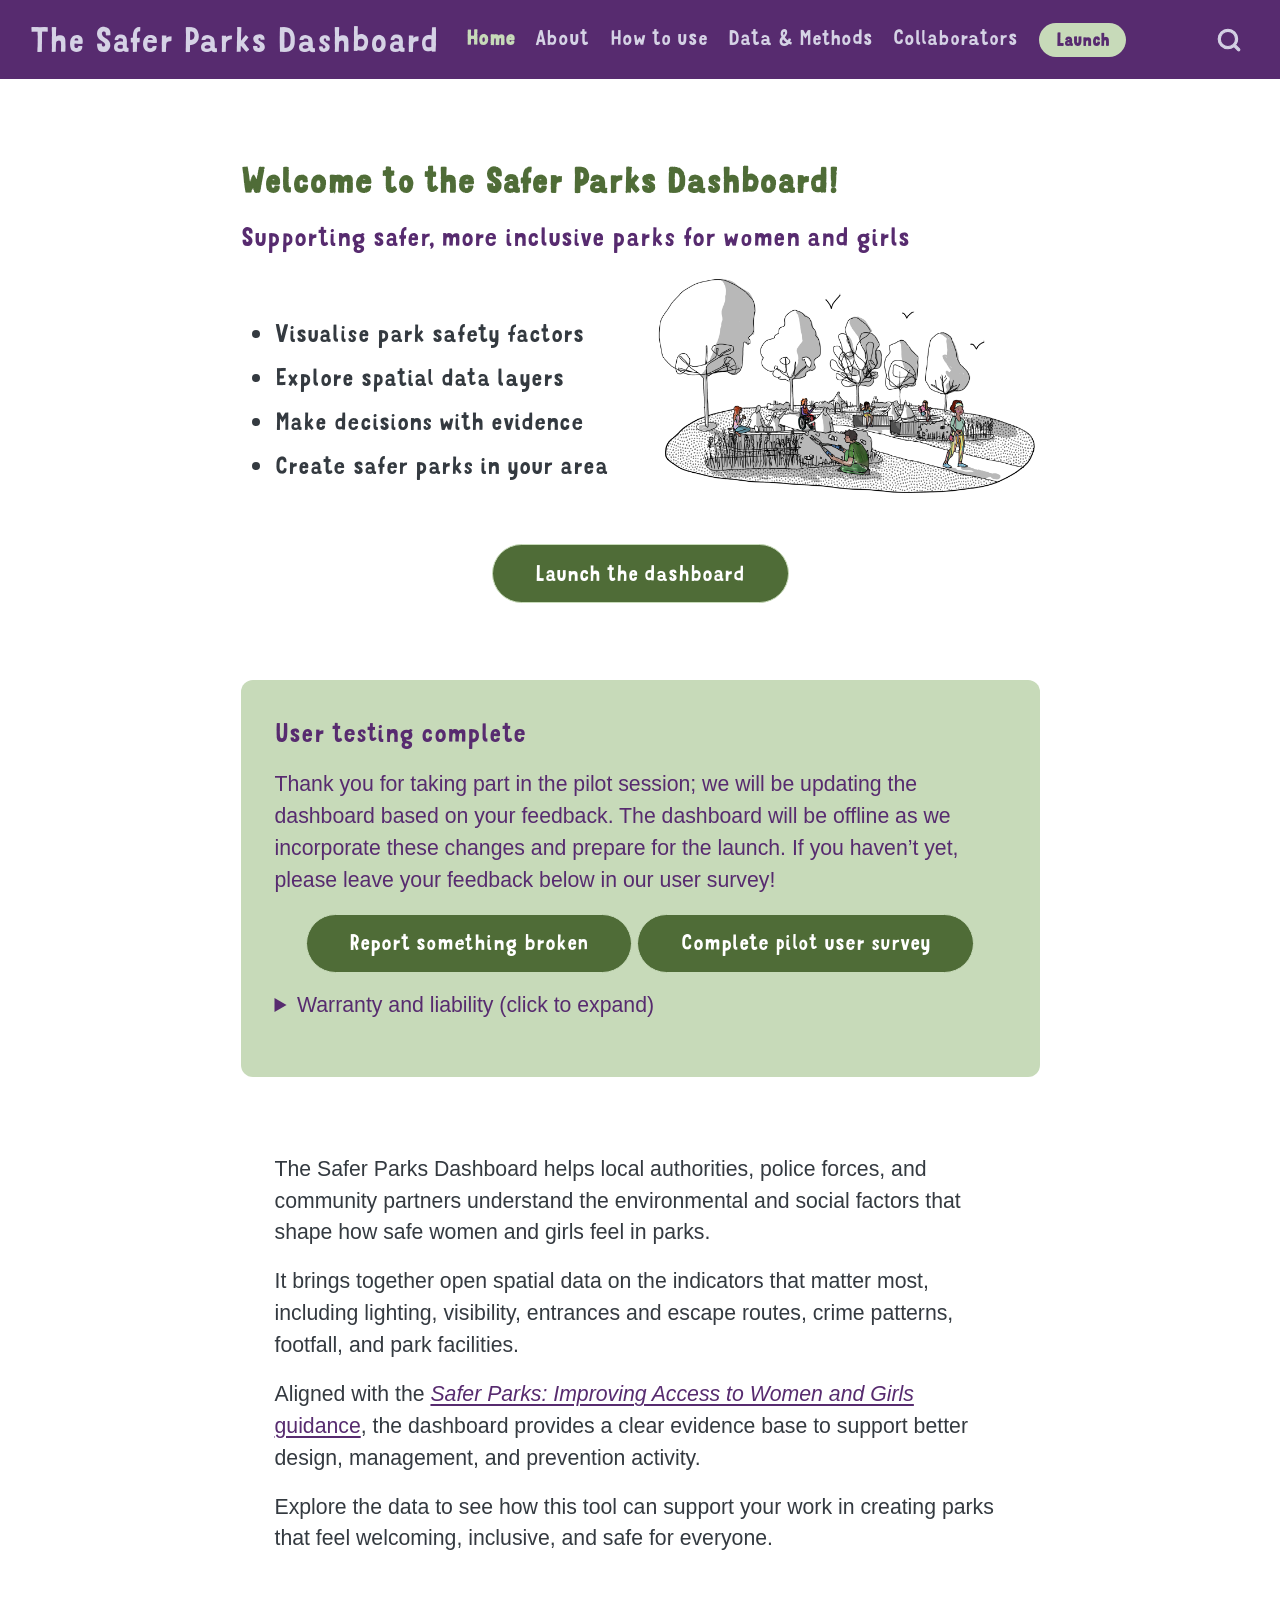
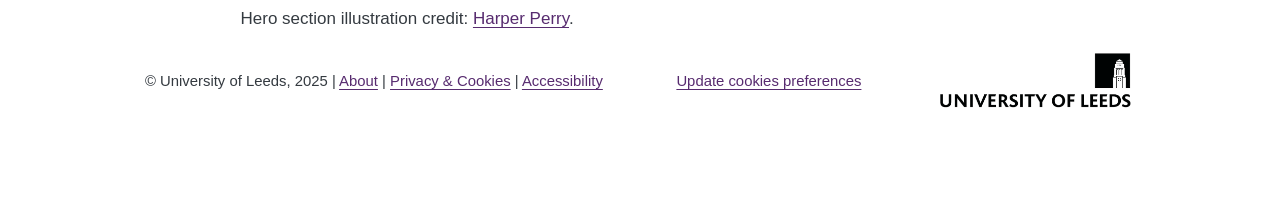
==== index.html @ 5b9e2e7e "Built site for gh-pages" ====
<!DOCTYPE html>
<html xmlns="http://www.w3.org/1999/xhtml" lang="en" xml:lang="en"><head>

<meta charset="utf-8">
<meta name="generator" content="quarto-1.10.18">

<meta name="viewport" content="width=device-width, initial-scale=1.0, user-scalable=yes">


<title>The Safer Parks Dashboard</title>
<style>
/* Default styles provided by pandoc.
** See https://pandoc.org/MANUAL.html#variables-for-html for config info.
*/
span.smallcaps{font-variant: small-caps;}
div.columns{display: flex; gap: 1.5em;}
div.column{flex: auto;}
@media screen {
div.columns{gap: min(4vw, 1.5em);}
div.column{overflow-x: auto;}
}
div.hanging-indent{margin-left: 1.5em; text-indent: -1.5em;}
ul.task-list{list-style: none;}
ul.task-list li input[type="checkbox"] {
  width: 0.8em;
  margin: 0 0.8em 0.2em -1em; /* quarto-specific, see https://github.com/quarto-dev/quarto-cli/issues/4556 */ 
  vertical-align: middle;
}
</style>


<script src="site_libs/quarto-nav/quarto-nav.js"></script>
<script src="site_libs/quarto-nav/headroom.min.js"></script>
<script src="site_libs/clipboard/clipboard.min.js"></script>
<script src="site_libs/quarto-search/autocomplete.umd.js"></script>
<script src="site_libs/quarto-search/fuse.min.js"></script>
<script src="site_libs/quarto-search/quarto-search.js"></script>
<meta name="quarto:offset" content="./">
<link href="./assets/icon-parks4.svg" rel="icon" type="image/svg+xml">
<script src="site_libs/quarto-html/quarto.js" type="module"></script>
<script src="site_libs/quarto-html/tabsets/tabsets.js" type="module"></script>
<script src="site_libs/quarto-html/popper.min.js"></script>
<script src="site_libs/quarto-html/tippy.umd.min.js"></script>
<script src="site_libs/quarto-html/anchor.min.js"></script>
<link href="site_libs/quarto-html/tippy.css" rel="stylesheet">
<link href="site_libs/quarto-html/quarto-syntax-highlighting-64a204ab8560d761af7679ceaba22944.css" rel="stylesheet" id="quarto-text-highlighting-styles">
<script src="site_libs/bootstrap/bootstrap.min.js"></script>
<link href="site_libs/bootstrap/bootstrap-icons.css" rel="stylesheet">
<link href="site_libs/bootstrap/bootstrap-b20ef946ea3afcc837ffa89574272048.min.css" rel="stylesheet" append-hash="true" id="quarto-bootstrap" data-mode="light">
<script id="quarto-search-options" type="application/json">{
  "location": "navbar",
  "copy-button": false,
  "collapse-after": 3,
  "panel-placement": "end",
  "type": "overlay",
  "limit": 50,
  "keyboard-shortcut": [
    "f",
    "/",
    "s"
  ],
  "show-item-context": false,
  "language": {
    "search-no-results-text": "No results",
    "search-matching-documents-text": "matching documents",
    "search-copy-link-title": "Copy link to search",
    "search-hide-matches-text": "Hide additional matches",
    "search-more-match-text": "more match in this document",
    "search-more-matches-text": "more matches in this document",
    "search-clear-button-title": "Clear",
    "search-text-placeholder": "",
    "search-detached-cancel-button-title": "Cancel",
    "search-submit-button-title": "Submit",
    "search-label": "Search"
  }
}</script>


</head>

<body class="nav-fixed fullcontent quarto-light">

<div id="quarto-search-results"></div>
  <header id="quarto-header" class="headroom fixed-top">
    <nav class="navbar navbar-expand-lg " data-bs-theme="dark">
      <div class="navbar-container container-fluid">
      <div class="navbar-brand-container mx-auto">
    <a class="navbar-brand" href="./index.html">
    <span class="navbar-title">The Safer Parks Dashboard</span>
    </a>
  </div>
            <div id="quarto-search" class="" title="Search"></div>
          <button class="navbar-toggler" type="button" data-bs-toggle="collapse" data-bs-target="#navbarCollapse" aria-controls="navbarCollapse" role="menu" aria-expanded="false" aria-label="Toggle navigation" onclick="if (window.quartoToggleHeadroom) { window.quartoToggleHeadroom(); }">
  <span class="navbar-toggler-icon"></span>
</button>
          <div class="collapse navbar-collapse" id="navbarCollapse">
            <ul class="navbar-nav navbar-nav-scroll me-auto">
  <li class="nav-item">
    <a class="nav-link active" href="./index.html" aria-current="page"> 
<span class="menu-text">Home</span></a>
  </li>  
  <li class="nav-item">
    <a class="nav-link" href="./about.html"> 
<span class="menu-text">About</span></a>
  </li>  
  <li class="nav-item">
    <a class="nav-link" href="./guide.html"> 
<span class="menu-text">How to use</span></a>
  </li>  
  <li class="nav-item">
    <a class="nav-link" href="./data.html"> 
<span class="menu-text">Data &amp; Methods</span></a>
  </li>  
  <li class="nav-item">
    <a class="nav-link" href="./partners.html"> 
<span class="menu-text">Collaborators</span></a>
  </li>  
  <li class="nav-item">
    <a class="nav-link" href="./launch.html"> 
<span class="menu-text">Launch</span></a>
  </li>  
</ul>
          </div> <!-- /navcollapse -->
            <div class="quarto-navbar-tools">
</div>
      </div> <!-- /container-fluid -->
    </nav>
</header>
<!-- content -->
<div id="quarto-content" class="quarto-container page-columns page-rows-contents page-layout-article page-navbar">
<!-- sidebar -->
<!-- margin-sidebar -->
    
<!-- main -->
<main class="content page-columns page-full" id="quarto-document-content"><header id="title-block-header" class="quarto-title-block"></header>
<div id="main-content" tabindex="-1"></div>




<section id="welcome-to-the-safer-parks-dashboard" class="level1">
<h1>Welcome to the Safer Parks Dashboard!</h1>
<p><span class="emphasis">Supporting safer, more inclusive parks for women and girls</span></p>
<div class="grid">
<div class="g-col-12 g-col-md-6 align-items-center">
<p><br></p>
<div class="larger-bullets">
<ul>
<li>Visualise park safety factors</li>
<li>Explore spatial data layers</li>
<li>Make decisions with evidence</li>
<li>Create safer parks in your area</li>
</ul>
</div>
</div>
<div class="g-col-12 g-col-md-6 align-items-center">
<div class="quarto-figure quarto-figure-center">
<figure class="figure">
<p><img src="assets/065_Benches copy.png" class="img-fluid quarto-figure quarto-figure-center figure-img" style="width:100.0%"></p>
</figure>
</div>
</div>
</div>
<div class="d-flex justify-content-center">
<p><a href="./launch.html" class="btn btn-primary btn-lg rounded-pill">Launch the dashboard</a></p>
</div>
<p><br></p>
<div class="text-box">
<p><span class="emphasis">User testing complete</span></p>
<p>Thank you for taking part in the pilot session; we will be updating the dashboard based on your feedback. The dashboard will be offline as we incorporate these changes and prepare for the launch. If you haven’t yet, please leave your feedback below in our user survey!</p>
<div class="d-flex justify-content-center">
<p><a href="https://forms.office.com/Pages/ResponsePage.aspx?id=qO3qvR3IzkWGPlIypTW3y7F71Nw9669Pjl45v2S4qgtURTNCQzlWR01UQzNFV0pEVTM2OFlON0RHTS4u" class="btn btn-primary btn-lg rounded-pill">Report something broken</a> <a href="https://forms.office.com/Pages/ResponsePage.aspx?id=qO3qvR3IzkWGPlIypTW3y3CZNq81K0JPjDKGeEpvxNlUMlY4NlI1OTBLVUtHVFFONkpWRUYxOEVYNi4u" class="btn btn-primary btn-lg rounded-pill">Complete pilot user survey</a></p>
</div>
<details>
<summary style="color: #572B6F !important;">
Warranty and liability (click to expand)
</summary>
The software is provided “as is”, without warranty of any kind, express or implied, including but not limited to the warranties of merchantability, fitness for a particular purpose and noninfringement. In no event shall the authors or copyright holders be liable for any claim, damages or other liability, whether in an action of contract, tort or otherwise, arising from, out of or in connection with the software or the use or other dealings in the software.
</details>
</div>
<p><br></p>
<div class="text-box2">
<p>The Safer Parks Dashboard helps local authorities, police forces, and community partners understand the environmental and social factors that shape how safe women and girls feel in parks.</p>
<p>It brings together open spatial data on the indicators that matter most, including lighting, visibility, entrances and escape routes, crime patterns, footfall, and park facilities.</p>
<p>Aligned with the <a href="https://eprints.whiterose.ac.uk/id/eprint/229530/1/250908_Safer%20Parks_PCPI_Single.pdf"><em>Safer Parks: Improving Access to Women and Girls</em> guidance</a>, the dashboard provides a clear evidence base to support better design, management, and prevention activity.</p>
<p>Explore the data to see how this tool can support your work in creating parks that feel welcoming, inclusive, and safe for everyone.</p>
</div>
<p>Hero section illustration credit: <a href="www.harperperry.co.uk">Harper Perry</a>.</p>


</section>

<div class="footer-wrapper column-page">
<p>
<small>© University of Leeds, 2025 | <a href="about.html">About</a> | <a href="privacy.html">Privacy &amp; Cookies</a> | <a href="https://www.leeds.ac.uk/about/doc/accessibility-statement" target="_blank" rel="noopener">Accessibility</a></small>
</p>
<p>
<small><a href="#" id="open_preferences_center">Update cookies preferences</a></small>
</p>
<p>
<small><img src="assets/partners/leeds_uni.png" alt="University of Leeds logo" width="200px"></small>
</p>
</div></main> <!-- /main -->
<script id="quarto-html-after-body" type="application/javascript">
  window.document.addEventListener("DOMContentLoaded", function (event) {
    const icon = "";
    const anchorJS = new window.AnchorJS();
    anchorJS.options = {
      placement: 'right',
      icon: icon
    };
    anchorJS.add('.anchored');
    const isCodeAnnotation = (el) => {
      for (const clz of el.classList) {
        if (clz.startsWith('code-annotation-')) {                     
          return true;
        }
      }
      return false;
    }
    const onCopySuccess = function(e) {
      // button target
      const button = e.trigger;
      // don't keep focus
      button.blur();
      // flash "checked"
      button.classList.add('code-copy-button-checked');
      var currentTitle = button.getAttribute("title");
      button.setAttribute("title", "Copied!");
      let tooltip;
      if (window.bootstrap) {
        button.setAttribute("data-bs-toggle", "tooltip");
        button.setAttribute("data-bs-placement", "left");
        button.setAttribute("data-bs-title", "Copied!");
        tooltip = new bootstrap.Tooltip(button, 
          { trigger: "manual", 
            customClass: "code-copy-button-tooltip",
            offset: [0, -8]});
        tooltip.show();    
      }
      setTimeout(function() {
        if (tooltip) {
          tooltip.hide();
          button.removeAttribute("data-bs-title");
          button.removeAttribute("data-bs-toggle");
          button.removeAttribute("data-bs-placement");
        }
        button.setAttribute("title", currentTitle);
        button.classList.remove('code-copy-button-checked');
      }, 1000);
      // clear code selection
      e.clearSelection();
    }
    const getTextToCopy = function(trigger) {
      const outerScaffold = trigger.parentElement.cloneNode(true);
      const codeEl = outerScaffold.querySelector('code');
      for (const childEl of codeEl.children) {
        if (isCodeAnnotation(childEl)) {
          childEl.remove();
        }
      }
      return codeEl.innerText;
    }
    const clipboard = new window.ClipboardJS('.code-copy-button:not([data-in-quarto-modal])', {
      text: getTextToCopy
    });
    clipboard.on('success', onCopySuccess);
    if (window.document.getElementById('quarto-embedded-source-code-modal')) {
      const clipboardModal = new window.ClipboardJS('.code-copy-button[data-in-quarto-modal]', {
        text: getTextToCopy,
        container: window.document.getElementById('quarto-embedded-source-code-modal')
      });
      clipboardModal.on('success', onCopySuccess);
    }
      var localhostRegex = new RegExp(/^(?:http|https):\/\/localhost\:?[0-9]*\//);
      var mailtoRegex = new RegExp(/^mailto:/);
        var filterRegex = new RegExp('/' + window.location.host + '/');
      var isInternal = (href) => {
          return filterRegex.test(href) || localhostRegex.test(href) || mailtoRegex.test(href);
      }
      // Inspect non-navigation links and adorn them if external
     var links = window.document.querySelectorAll('a[href]:not(.nav-link):not(.navbar-brand):not(.toc-action):not(.sidebar-link):not(.sidebar-item-toggle):not(.pagination-link):not(.no-external):not([aria-hidden]):not(.dropdown-item):not(.quarto-navigation-tool):not(.about-link)');
      for (var i=0; i<links.length; i++) {
        const link = links[i];
        if (!isInternal(link.href)) {
          // undo the damage that might have been done by quarto-nav.js in the case of
          // links that we want to consider external
          if (link.dataset.originalHref !== undefined) {
            link.href = link.dataset.originalHref;
          }
        }
      }
    function tippyHover(el, contentFn, onTriggerFn, onUntriggerFn) {
      const config = {
        allowHTML: true,
        maxWidth: 500,
        delay: 100,
        arrow: false,
        appendTo: function(el) {
            return el.parentElement;
        },
        interactive: true,
        interactiveBorder: 10,
        theme: 'quarto',
        placement: 'bottom-start',
      };
      if (contentFn) {
        config.content = contentFn;
      }
      if (onTriggerFn) {
        config.onTrigger = onTriggerFn;
      }
      if (onUntriggerFn) {
        config.onUntrigger = onUntriggerFn;
      }
      window.tippy(el, config); 
    }
    const noterefs = window.document.querySelectorAll('a[role="doc-noteref"]');
    for (var i=0; i<noterefs.length; i++) {
      const ref = noterefs[i];
      tippyHover(ref, function() {
        // use id or data attribute instead here
        let href = ref.getAttribute('data-footnote-href') || ref.getAttribute('href');
        try { href = new URL(href).hash; } catch {}
        const id = href.replace(/^#\/?/, "");
        const note = window.document.getElementById(id);
        if (note) {
          return note.innerHTML;
        } else {
          return "";
        }
      });
    }
    const xrefs = window.document.querySelectorAll('a.quarto-xref');
    const processXRef = (id, note) => {
      // Strip column container classes
      const stripColumnClz = (el) => {
        el.classList.remove("page-full", "page-columns");
        if (el.children) {
          for (const child of el.children) {
            stripColumnClz(child);
          }
        }
      }
      stripColumnClz(note)
      if (id === null || id.startsWith('sec-')) {
        // Special case sections, only their first couple elements
        const container = document.createElement("div");
        if (note.children && note.children.length > 2) {
          container.appendChild(note.children[0].cloneNode(true));
          for (let i = 1; i < note.children.length; i++) {
            const child = note.children[i];
            if (child.tagName === "P" && child.innerText === "") {
              continue;
            } else {
              container.appendChild(child.cloneNode(true));
              break;
            }
          }
          if (window.Quarto?.typesetMath) {
            window.Quarto.typesetMath(container);
          }
          return container.innerHTML
        } else {
          if (window.Quarto?.typesetMath) {
            window.Quarto.typesetMath(note);
          }
          return note.innerHTML;
        }
      } else {
        // Remove any anchor links if they are present
        const anchorLink = note.querySelector('a.anchorjs-link');
        if (anchorLink) {
          anchorLink.remove();
        }
        if (window.Quarto?.typesetMath) {
          window.Quarto.typesetMath(note);
        }
        if (note.classList.contains("callout")) {
          return note.outerHTML;
        } else {
          return note.innerHTML;
        }
      }
    }
    for (var i=0; i<xrefs.length; i++) {
      const xref = xrefs[i];
      tippyHover(xref, undefined, function(instance) {
        instance.disable();
        let url = xref.getAttribute('href');
        let hash = undefined; 
        if (url.startsWith('#')) {
          hash = url;
        } else {
          try { hash = new URL(url).hash; } catch {}
        }
        if (hash) {
          const id = hash.replace(/^#\/?/, "");
          const note = window.document.getElementById(id);
          if (note !== null) {
            try {
              const html = processXRef(id, note.cloneNode(true));
              instance.setContent(html);
            } finally {
              instance.enable();
              instance.show();
            }
          } else {
            // See if we can fetch this
            fetch(url.split('#')[0])
            .then(res => res.text())
            .then(html => {
              const parser = new DOMParser();
              const htmlDoc = parser.parseFromString(html, "text/html");
              const note = htmlDoc.getElementById(id);
              if (note !== null) {
                const html = processXRef(id, note);
                instance.setContent(html);
              } 
            }).finally(() => {
              instance.enable();
              instance.show();
            });
          }
        } else {
          // See if we can fetch a full url (with no hash to target)
          // This is a special case and we should probably do some content thinning / targeting
          fetch(url)
          .then(res => res.text())
          .then(html => {
            const parser = new DOMParser();
            const htmlDoc = parser.parseFromString(html, "text/html");
            const note = htmlDoc.querySelector('main.content');
            if (note !== null) {
              // This should only happen for chapter cross references
              // (since there is no id in the URL)
              // remove the first header
              if (note.children.length > 0 && note.children[0].tagName === "HEADER") {
                note.children[0].remove();
              }
              const html = processXRef(null, note);
              instance.setContent(html);
            } 
          }).finally(() => {
            instance.enable();
            instance.show();
          });
        }
      }, function(instance) {
      });
    }
        let selectedAnnoteEl;
        const selectorForAnnotation = ( cell, annotation) => {
          let cellAttr = 'data-code-cell="' + cell + '"';
          let lineAttr = 'data-code-annotation="' +  annotation + '"';
          const selector = 'span[' + cellAttr + '][' + lineAttr + ']';
          return selector;
        }
        const selectCodeLines = (annoteEl) => {
          const doc = window.document;
          const targetCell = annoteEl.getAttribute("data-target-cell");
          const targetAnnotation = annoteEl.getAttribute("data-target-annotation");
          const annoteSpan = window.document.querySelector(selectorForAnnotation(targetCell, targetAnnotation));
          const lines = annoteSpan.getAttribute("data-code-lines").split(",");
          const lineIds = lines.map((line) => {
            return targetCell + "-" + line;
          })
          let top = null;
          let height = null;
          let parent = null;
          if (lineIds.length > 0) {
              //compute the position of the single el (top and bottom and make a div)
              const el = window.document.getElementById(lineIds[0]);
              top = el.offsetTop;
              height = el.offsetHeight;
              parent = el.parentElement.parentElement;
            if (lineIds.length > 1) {
              const lastEl = window.document.getElementById(lineIds[lineIds.length - 1]);
              const bottom = lastEl.offsetTop + lastEl.offsetHeight;
              height = bottom - top;
            }
            if (top !== null && height !== null && parent !== null) {
              // cook up a div (if necessary) and position it 
              let div = window.document.getElementById("code-annotation-line-highlight");
              if (div === null) {
                div = window.document.createElement("div");
                div.setAttribute("id", "code-annotation-line-highlight");
                div.style.position = 'absolute';
                parent.appendChild(div);
              }
              div.style.top = top - 2 + "px";
              div.style.height = height + 4 + "px";
              div.style.left = 0;
              let gutterDiv = window.document.getElementById("code-annotation-line-highlight-gutter");
              if (gutterDiv === null) {
                gutterDiv = window.document.createElement("div");
                gutterDiv.setAttribute("id", "code-annotation-line-highlight-gutter");
                gutterDiv.style.position = 'absolute';
                const codeCell = window.document.getElementById(targetCell);
                const gutter = codeCell.querySelector('.code-annotation-gutter');
                gutter.appendChild(gutterDiv);
              }
              gutterDiv.style.top = top - 2 + "px";
              gutterDiv.style.height = height + 4 + "px";
            }
            selectedAnnoteEl = annoteEl;
          }
        };
        const unselectCodeLines = () => {
          const elementsIds = ["code-annotation-line-highlight", "code-annotation-line-highlight-gutter"];
          elementsIds.forEach((elId) => {
            const div = window.document.getElementById(elId);
            if (div) {
              div.remove();
            }
          });
          selectedAnnoteEl = undefined;
        };
          // Handle positioning of the toggle
      window.addEventListener(
        "resize",
        throttle(() => {
          elRect = undefined;
          if (selectedAnnoteEl) {
            selectCodeLines(selectedAnnoteEl);
          }
        }, 10)
      );
      function throttle(fn, ms) {
      let throttle = false;
      let timer;
        return (...args) => {
          if(!throttle) { // first call gets through
              fn.apply(this, args);
              throttle = true;
          } else { // all the others get throttled
              if(timer) clearTimeout(timer); // cancel #2
              timer = setTimeout(() => {
                fn.apply(this, args);
                timer = throttle = false;
              }, ms);
          }
        };
      }
        // Attach click handler to the DT
        const annoteDls = window.document.querySelectorAll('dt[data-target-cell]');
        for (const annoteDlNode of annoteDls) {
          annoteDlNode.addEventListener('click', (event) => {
            const clickedEl = event.target;
            if (clickedEl !== selectedAnnoteEl) {
              unselectCodeLines();
              const activeEl = window.document.querySelector('dt[data-target-cell].code-annotation-active');
              if (activeEl) {
                activeEl.classList.remove('code-annotation-active');
              }
              selectCodeLines(clickedEl);
              clickedEl.classList.add('code-annotation-active');
            } else {
              // Unselect the line
              unselectCodeLines();
              clickedEl.classList.remove('code-annotation-active');
            }
          });
        }
    const findCites = (el) => {
      const parentEl = el.parentElement;
      if (parentEl) {
        const cites = parentEl.dataset.cites;
        if (cites) {
          return {
            el,
            cites: cites.split(' ')
          };
        } else {
          return findCites(el.parentElement)
        }
      } else {
        return undefined;
      }
    };
    var bibliorefs = window.document.querySelectorAll('a[role="doc-biblioref"]');
    for (var i=0; i<bibliorefs.length; i++) {
      const ref = bibliorefs[i];
      const citeInfo = findCites(ref);
      if (citeInfo) {
        tippyHover(citeInfo.el, function() {
          var popup = window.document.createElement('div');
          citeInfo.cites.forEach(function(cite) {
            var citeDiv = window.document.createElement('div');
            citeDiv.classList.add('hanging-indent');
            citeDiv.classList.add('csl-entry');
            var biblioDiv = window.document.getElementById('ref-' + cite);
            if (biblioDiv) {
              citeDiv.innerHTML = biblioDiv.innerHTML;
            }
            popup.appendChild(citeDiv);
          });
          return popup.innerHTML;
        });
      }
    }
  });
  </script>
</div> <!-- /content -->




</body></html>
---- site_libs/quarto-html/tippy.css ----
.tippy-box[data-animation=fade][data-state=hidden]{opacity:0}[data-tippy-root]{max-width:calc(100vw - 10px)}.tippy-box{position:relative;background-color:#333;color:#fff;border-radius:4px;font-size:14px;line-height:1.4;white-space:normal;outline:0;transition-property:transform,visibility,opacity}.tippy-box[data-placement^=top]>.tippy-arrow{bottom:0}.tippy-box[data-placement^=top]>.tippy-arrow:before{bottom:-7px;left:0;border-width:8px 8px 0;border-top-color:initial;transform-origin:center top}.tippy-box[data-placement^=bottom]>.tippy-arrow{top:0}.tippy-box[data-placement^=bottom]>.tippy-arrow:before{top:-7px;left:0;border-width:0 8px 8px;border-bottom-color:initial;transform-origin:center bottom}.tippy-box[data-placement^=left]>.tippy-arrow{right:0}.tippy-box[data-placement^=left]>.tippy-arrow:before{border-width:8px 0 8px 8px;border-left-color:initial;right:-7px;transform-origin:center left}.tippy-box[data-placement^=right]>.tippy-arrow{left:0}.tippy-box[data-placement^=right]>.tippy-arrow:before{left:-7px;border-width:8px 8px 8px 0;border-right-color:initial;transform-origin:center right}.tippy-box[data-inertia][data-state=visible]{transition-timing-function:cubic-bezier(.54,1.5,.38,1.11)}.tippy-arrow{width:16px;height:16px;color:#333}.tippy-arrow:before{content:"";position:absolute;border-color:transparent;border-style:solid}.tippy-content{position:relative;padding:5px 9px;z-index:1}
---- site_libs/quarto-html/quarto-syntax-highlighting-64a204ab8560d761af7679ceaba22944.css ----
/* quarto syntax highlight colors */
:root {
  --quarto-hl-ot-color: #003B4F;
  --quarto-hl-at-color: #657422;
  --quarto-hl-ss-color: #20794D;
  --quarto-hl-an-color: #5E5E5E;
  --quarto-hl-fu-color: #4758AB;
  --quarto-hl-st-color: #20794D;
  --quarto-hl-cf-color: #003B4F;
  --quarto-hl-op-color: #5E5E5E;
  --quarto-hl-er-color: #AD0000;
  --quarto-hl-bn-color: #AD0000;
  --quarto-hl-al-color: #AD0000;
  --quarto-hl-va-color: #111111;
  --quarto-hl-bu-color: inherit;
  --quarto-hl-ex-color: inherit;
  --quarto-hl-pp-color: #AD0000;
  --quarto-hl-in-color: #5E5E5E;
  --quarto-hl-vs-color: #20794D;
  --quarto-hl-wa-color: #5E5E5E;
  --quarto-hl-do-color: #5E5E5E;
  --quarto-hl-im-color: #00769E;
  --quarto-hl-ch-color: #20794D;
  --quarto-hl-dt-color: #AD0000;
  --quarto-hl-fl-color: #AD0000;
  --quarto-hl-co-color: #5E5E5E;
  --quarto-hl-cv-color: #5E5E5E;
  --quarto-hl-cn-color: #8f5902;
  --quarto-hl-sc-color: #5E5E5E;
  --quarto-hl-dv-color: #AD0000;
  --quarto-hl-kw-color: #003B4F;
}

/* other quarto variables */
:root {
  --quarto-font-monospace: SFMono-Regular, Menlo, Monaco, Consolas, "Liberation Mono", "Courier New", monospace;
}

/* syntax highlight based on Pandoc's rules */
pre > code.sourceCode > span {
  color: #003B4F;
}

code.sourceCode > span {
  color: #003B4F;
}

div.sourceCode,
div.sourceCode pre.sourceCode {
  color: #003B4F;
}

/* Normal */
code span {
  color: #003B4F;
}

/* Alert */
code span.al {
  color: #AD0000;
  font-style: inherit;
}

/* Annotation */
code span.an {
  color: #5E5E5E;
  font-style: inherit;
}

/* Attribute */
code span.at {
  color: #657422;
  font-style: inherit;
}

/* BaseN */
code span.bn {
  color: #AD0000;
  font-style: inherit;
}

/* BuiltIn */
code span.bu {
  font-style: inherit;
}

/* ControlFlow */
code span.cf {
  color: #003B4F;
  font-weight: bold;
  font-style: inherit;
}

/* Char */
code span.ch {
  color: #20794D;
  font-style: inherit;
}

/* Constant */
code span.cn {
  color: #8f5902;
  font-style: inherit;
}

/* Comment */
code span.co {
  color: #5E5E5E;
  font-style: inherit;
}

/* CommentVar */
code span.cv {
  color: #5E5E5E;
  font-style: italic;
}

/* Documentation */
code span.do {
  color: #5E5E5E;
  font-style: italic;
}

/* DataType */
code span.dt {
  color: #AD0000;
  font-style: inherit;
}

/* DecVal */
code span.dv {
  color: #AD0000;
  font-style: inherit;
}

/* Error */
code span.er {
  color: #AD0000;
  font-style: inherit;
}

/* Extension */
code span.ex {
  font-style: inherit;
}

/* Float */
code span.fl {
  color: #AD0000;
  font-style: inherit;
}

/* Function */
code span.fu {
  color: #4758AB;
  font-style: inherit;
}

/* Import */
code span.im {
  color: #00769E;
  font-style: inherit;
}

/* Information */
code span.in {
  color: #5E5E5E;
  font-style: inherit;
}

/* Keyword */
code span.kw {
  color: #003B4F;
  font-weight: bold;
  font-style: inherit;
}

/* Operator */
code span.op {
  color: #5E5E5E;
  font-style: inherit;
}

/* Other */
code span.ot {
  color: #003B4F;
  font-style: inherit;
}

/* Preprocessor */
code span.pp {
  color: #AD0000;
  font-style: inherit;
}

/* SpecialChar */
code span.sc {
  color: #5E5E5E;
  font-style: inherit;
}

/* SpecialString */
code span.ss {
  color: #20794D;
  font-style: inherit;
}

/* String */
code span.st {
  color: #20794D;
  font-style: inherit;
}

/* Variable */
code span.va {
  color: #111111;
  font-style: inherit;
}

/* VerbatimString */
code span.vs {
  color: #20794D;
  font-style: inherit;
}

/* Warning */
code span.wa {
  color: #5E5E5E;
  font-style: italic;
}

.prevent-inlining {
  content: "</";
}

/*# sourceMappingURL=9d8d5bb603a83b8298b89080a598c93b.css.map */
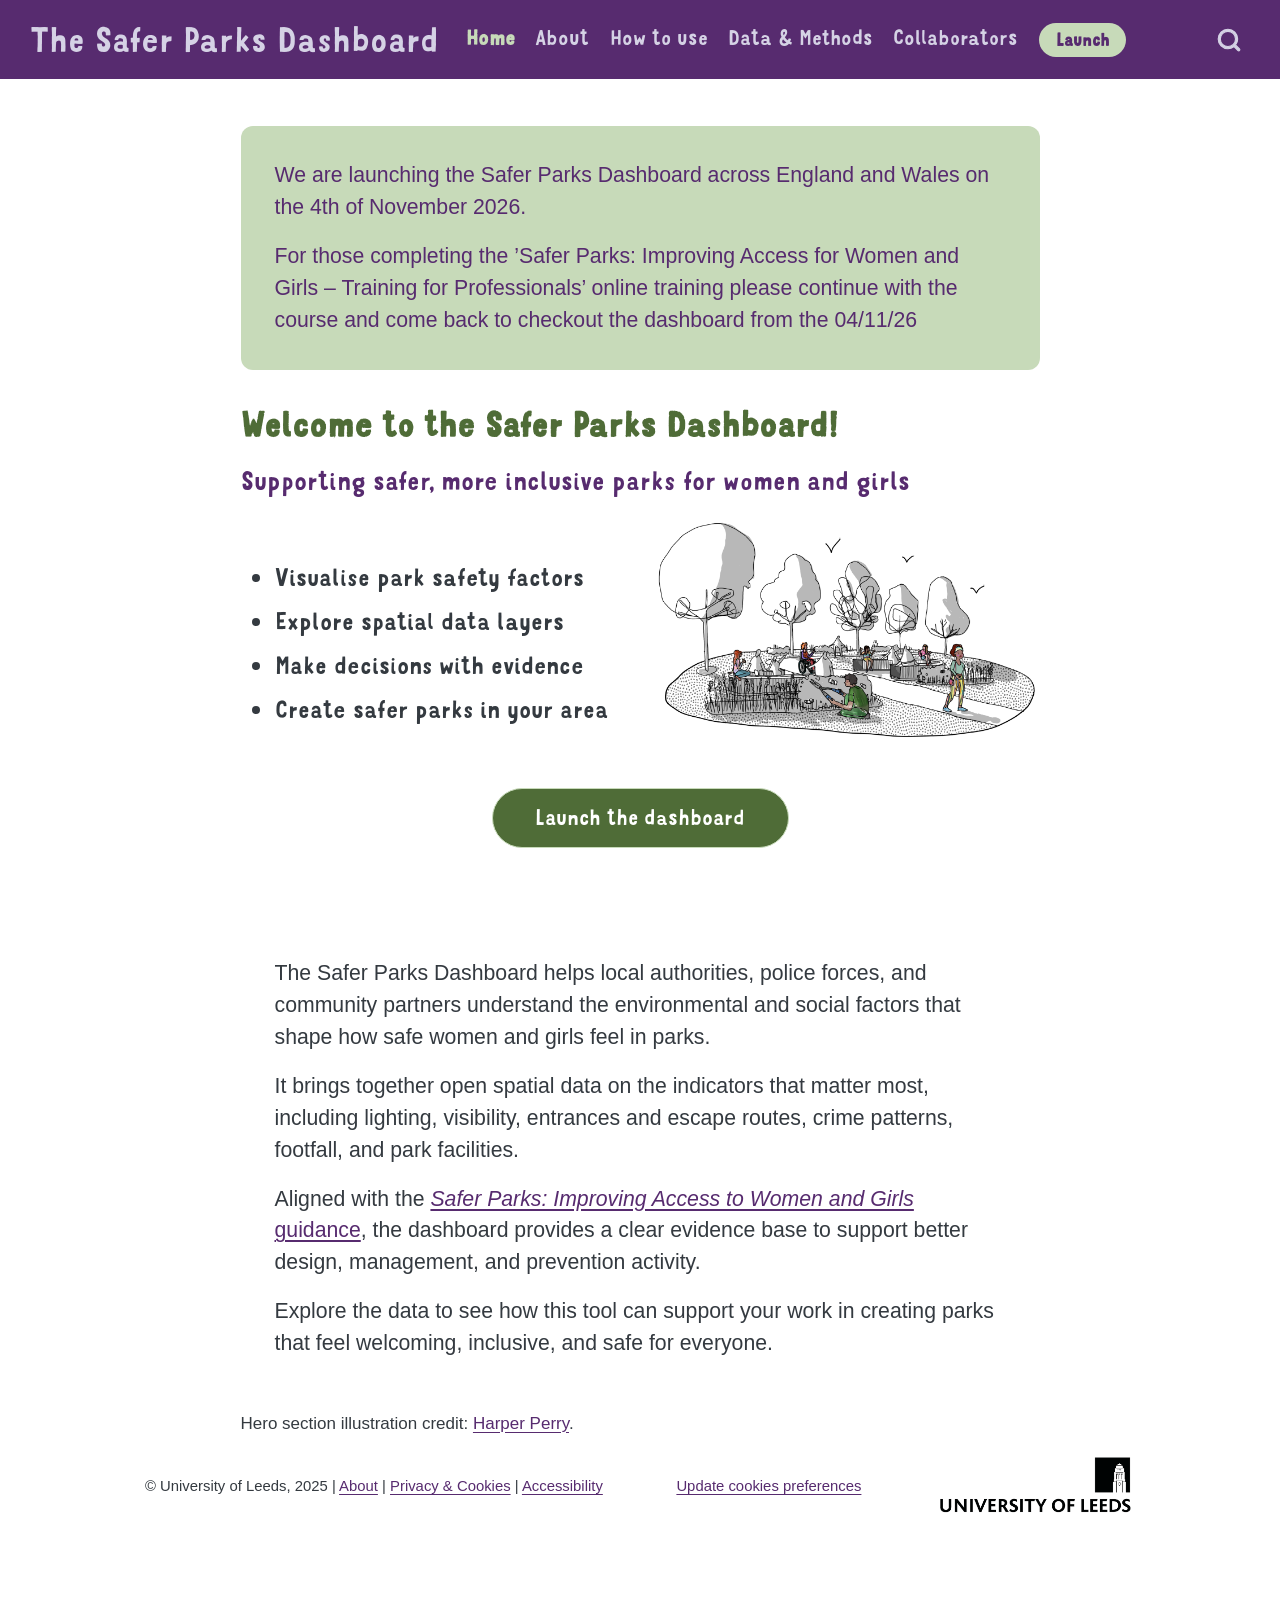
==== commit b7325f5c: "Built site for gh-pages" ====
--- a/index.html
+++ b/index.html
@@ -46,7 +46,7 @@
 <link href="site_libs/quarto-html/quarto-syntax-highlighting-64a204ab8560d761af7679ceaba22944.css" rel="stylesheet" id="quarto-text-highlighting-styles">
 <script src="site_libs/bootstrap/bootstrap.min.js"></script>
 <link href="site_libs/bootstrap/bootstrap-icons.css" rel="stylesheet">
-<link href="site_libs/bootstrap/bootstrap-b20ef946ea3afcc837ffa89574272048.min.css" rel="stylesheet" append-hash="true" id="quarto-bootstrap" data-mode="light">
+<link href="site_libs/bootstrap/bootstrap-07acee6b59dbe641e9e4d2b1cc865e4a.min.css" rel="stylesheet" append-hash="true" id="quarto-bootstrap" data-mode="light">
 <script id="quarto-search-options" type="application/json">{
   "location": "navbar",
   "copy-button": false,
@@ -138,6 +138,14 @@
 
 
 
+<div class="text-box">
+<p>We are launching the Safer Parks Dashboard across England and Wales on the 4th of November 2026.</p>
+<p>For those completing the ’Safer Parks: Improving Access for Women and Girls – Training for Professionals’ online training please continue with the course and come back to checkout the dashboard from the 04/11/26</p>
+<!-- <details>
+  <summary style="color: #572B6F !important;">Warranty and liability (click to expand)</summary>
+  The software is provided "as is", without warranty of any kind, express or implied, including but not limited to the warranties of merchantability, fitness for a particular purpose and noninfringement. In no event shall the authors or copyright holders be liable for any claim, damages or other liability, whether in an action of contract, tort or otherwise, arising from, out of or in connection with the software or the use or other dealings in the software.
+</details> -->
+</div>
 <section id="welcome-to-the-safer-parks-dashboard" class="level1">
 <h1>Welcome to the Safer Parks Dashboard!</h1>
 <p><span class="emphasis">Supporting safer, more inclusive parks for women and girls</span></p>
@@ -164,20 +172,26 @@
 <div class="d-flex justify-content-center">
 <p><a href="./launch.html" class="btn btn-primary btn-lg rounded-pill">Launch the dashboard</a></p>
 </div>
-<p><br></p>
-<div class="text-box">
-<p><span class="emphasis">User testing complete</span></p>
-<p>Thank you for taking part in the pilot session; we will be updating the dashboard based on your feedback. The dashboard will be offline as we incorporate these changes and prepare for the launch. If you haven’t yet, please leave your feedback below in our user survey!</p>
-<div class="d-flex justify-content-center">
-<p><a href="https://forms.office.com/Pages/ResponsePage.aspx?id=qO3qvR3IzkWGPlIypTW3y7F71Nw9669Pjl45v2S4qgtURTNCQzlWR01UQzNFV0pEVTM2OFlON0RHTS4u" class="btn btn-primary btn-lg rounded-pill">Report something broken</a> <a href="https://forms.office.com/Pages/ResponsePage.aspx?id=qO3qvR3IzkWGPlIypTW3y3CZNq81K0JPjDKGeEpvxNlUMlY4NlI1OTBLVUtHVFFONkpWRUYxOEVYNi4u" class="btn btn-primary btn-lg rounded-pill">Complete pilot user survey</a></p>
-</div>
+<!-- <br>
+
+::: {.text-box}
+
+[User testing complete]{.emphasis}
+
+Thank you for taking part in the pilot session; we will be updating the dashboard based on your feedback. The dashboard will be offline as we incorporate these changes and prepare for the launch. If you haven't yet, please leave your feedback below in our user survey!
+
+
+::::{.d-flex .justify-content-center}
+[Report something broken](https://forms.office.com/Pages/ResponsePage.aspx?id=qO3qvR3IzkWGPlIypTW3y7F71Nw9669Pjl45v2S4qgtURTNCQzlWR01UQzNFV0pEVTM2OFlON0RHTS4u){.btn .btn-primary .btn-lg .rounded-pill} [Complete pilot user survey](https://forms.office.com/Pages/ResponsePage.aspx?id=qO3qvR3IzkWGPlIypTW3y3CZNq81K0JPjDKGeEpvxNlUMlY4NlI1OTBLVUtHVFFONkpWRUYxOEVYNi4u){.btn .btn-primary .btn-lg .rounded-pill} 
+::::
+
+
 <details>
-<summary style="color: #572B6F !important;">
-Warranty and liability (click to expand)
-</summary>
-The software is provided “as is”, without warranty of any kind, express or implied, including but not limited to the warranties of merchantability, fitness for a particular purpose and noninfringement. In no event shall the authors or copyright holders be liable for any claim, damages or other liability, whether in an action of contract, tort or otherwise, arising from, out of or in connection with the software or the use or other dealings in the software.
+  <summary style="color: #572B6F !important;">Warranty and liability (click to expand)</summary>
+  The software is provided "as is", without warranty of any kind, express or implied, including but not limited to the warranties of merchantability, fitness for a particular purpose and noninfringement. In no event shall the authors or copyright holders be liable for any claim, damages or other liability, whether in an action of contract, tort or otherwise, arising from, out of or in connection with the software or the use or other dealings in the software.
 </details>
-</div>
+
+::: -->
 <p><br></p>
 <div class="text-box2">
 <p>The Safer Parks Dashboard helps local authorities, police forces, and community partners understand the environmental and social factors that shape how safe women and girls feel in parks.</p>
@@ -274,7 +288,7 @@
     }
       var localhostRegex = new RegExp(/^(?:http|https):\/\/localhost\:?[0-9]*\//);
       var mailtoRegex = new RegExp(/^mailto:/);
-        var filterRegex = new RegExp('/' + window.location.host + '/');
+        var filterRegex = new RegExp("https:\/\/murphyqm-external\.github\.io\/Safer-Parks\.github\.io\/");
       var isInternal = (href) => {
           return filterRegex.test(href) || localhostRegex.test(href) || mailtoRegex.test(href);
       }
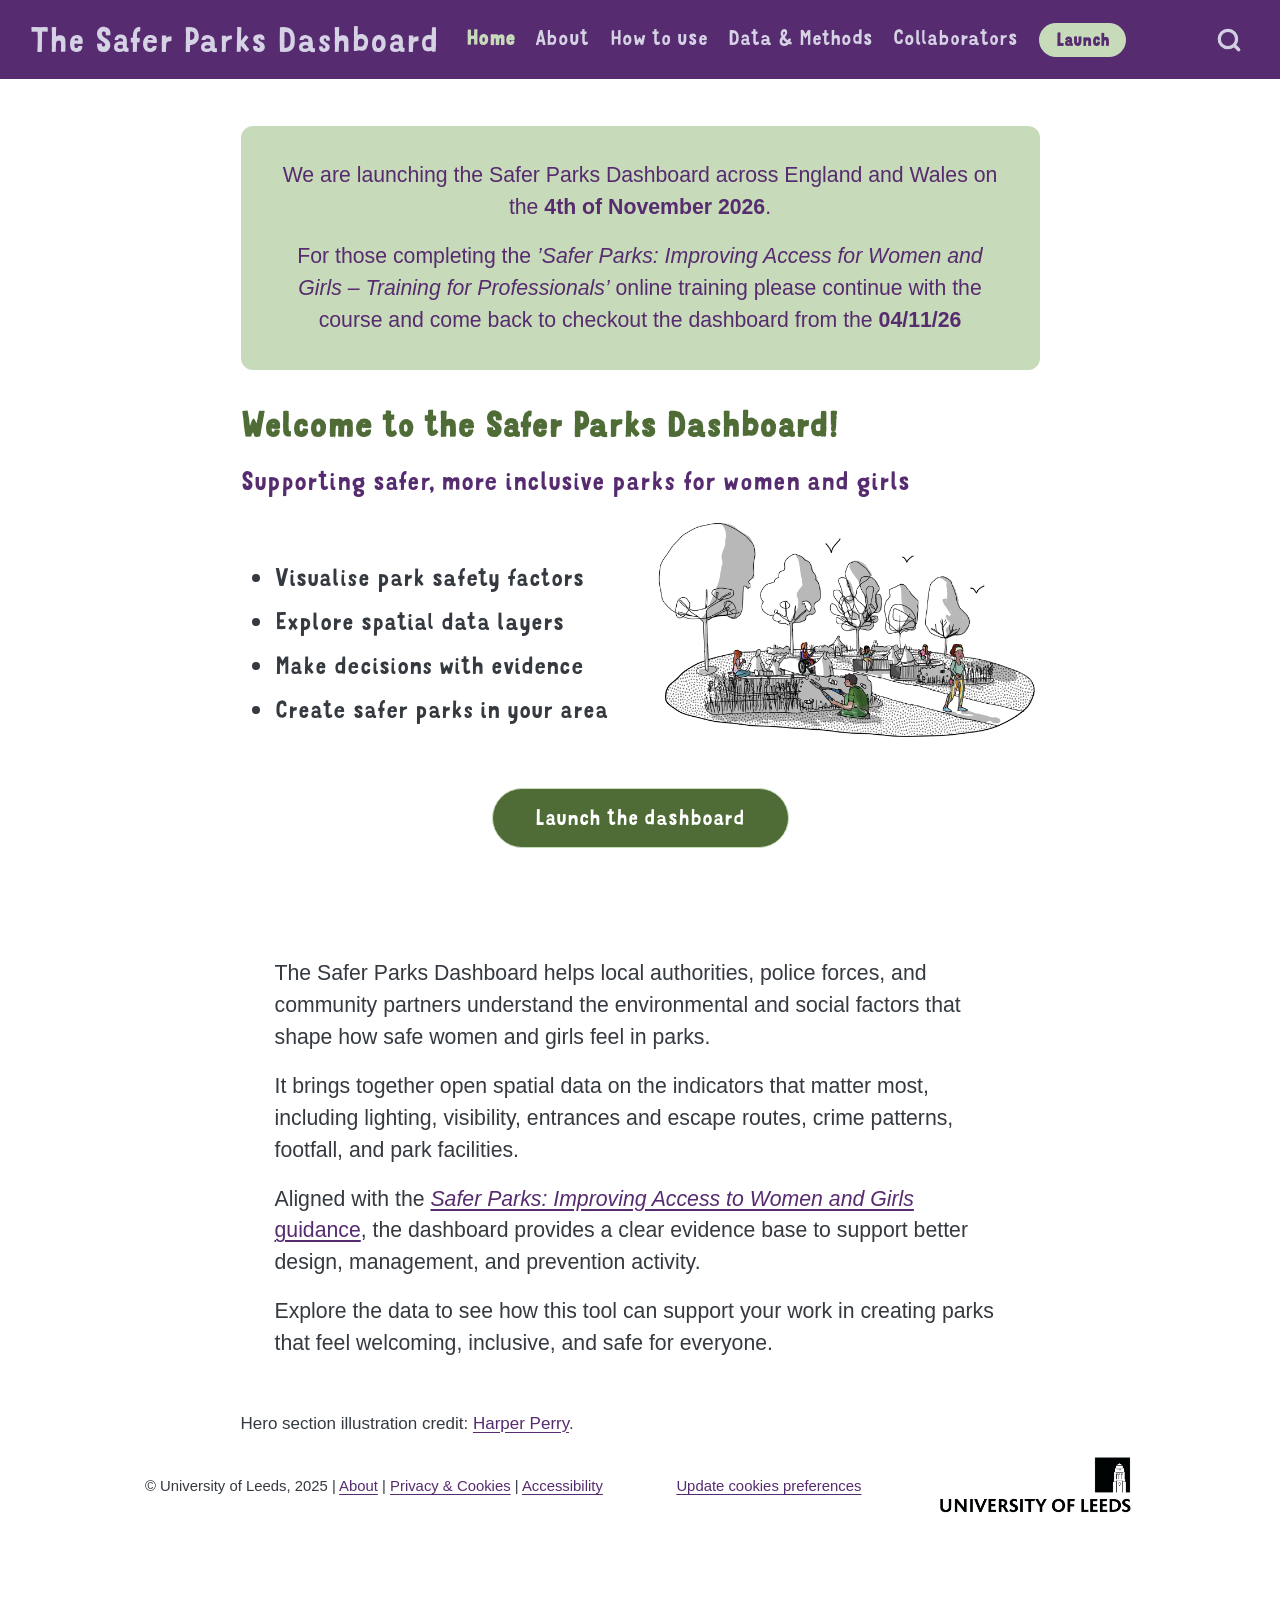
==== commit 87a5461a: "Built site for gh-pages" ====
--- a/index.html
+++ b/index.html
@@ -138,9 +138,9 @@
 
 
 
-<div class="text-box">
-<p>We are launching the Safer Parks Dashboard across England and Wales on the 4th of November 2026.</p>
-<p>For those completing the ’Safer Parks: Improving Access for Women and Girls – Training for Professionals’ online training please continue with the course and come back to checkout the dashboard from the 04/11/26</p>
+<div class="text-box" style="text-align: center;">
+<p>We are launching the Safer Parks Dashboard across England and Wales on the <strong>4th of November 2026</strong>.</p>
+<p>For those completing the <em>’Safer Parks: Improving Access for Women and Girls – Training for Professionals’</em> online training please continue with the course and come back to checkout the dashboard from the <strong>04/11/26</strong></p>
 <!-- <details>
   <summary style="color: #572B6F !important;">Warranty and liability (click to expand)</summary>
   The software is provided "as is", without warranty of any kind, express or implied, including but not limited to the warranties of merchantability, fitness for a particular purpose and noninfringement. In no event shall the authors or copyright holders be liable for any claim, damages or other liability, whether in an action of contract, tort or otherwise, arising from, out of or in connection with the software or the use or other dealings in the software.
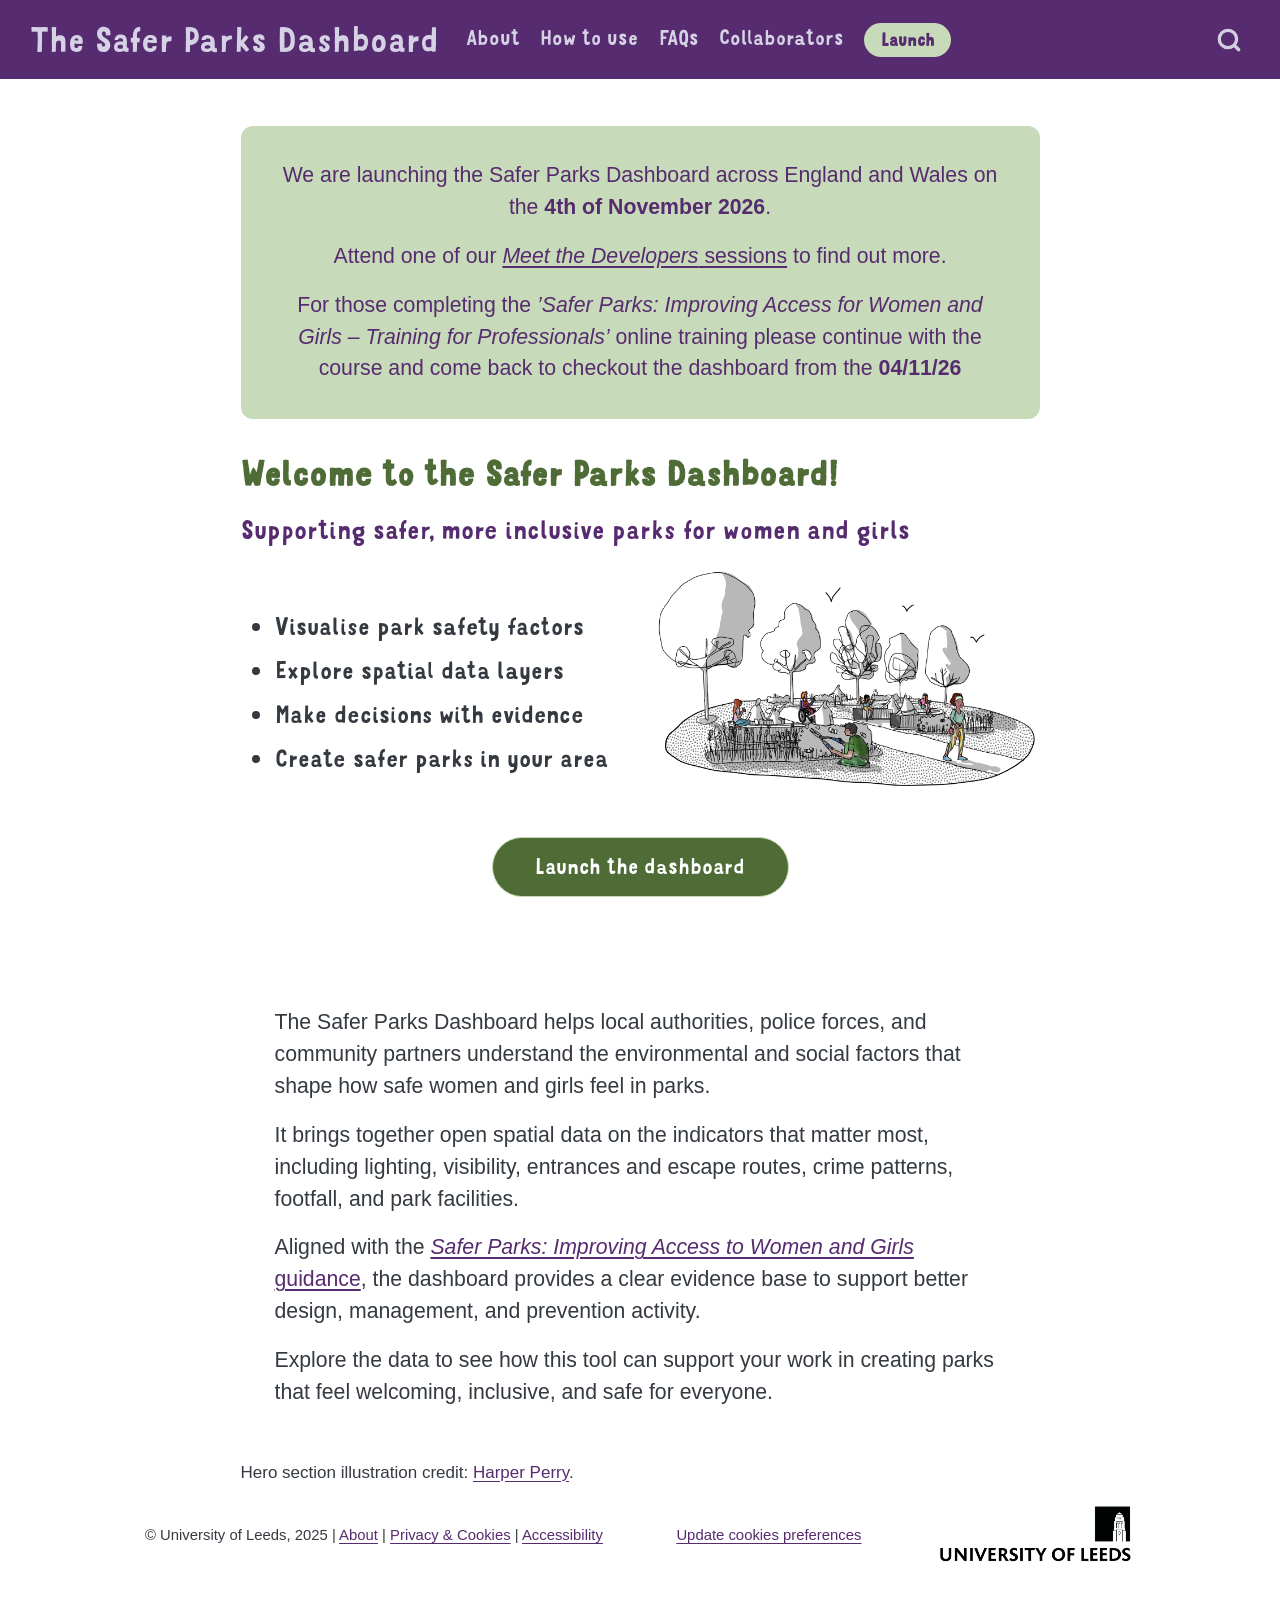
==== commit dcd7ad1e: "Built site for gh-pages" ====
--- a/index.html
+++ b/index.html
@@ -2,7 +2,7 @@
 <html xmlns="http://www.w3.org/1999/xhtml" lang="en" xml:lang="en"><head>
 
 <meta charset="utf-8">
-<meta name="generator" content="quarto-1.10.18">
+<meta name="generator" content="quarto-1.10.19">
 
 <meta name="viewport" content="width=device-width, initial-scale=1.0, user-scalable=yes">
 
@@ -43,7 +43,7 @@
 <script src="site_libs/quarto-html/tippy.umd.min.js"></script>
 <script src="site_libs/quarto-html/anchor.min.js"></script>
 <link href="site_libs/quarto-html/tippy.css" rel="stylesheet">
-<link href="site_libs/quarto-html/quarto-syntax-highlighting-64a204ab8560d761af7679ceaba22944.css" rel="stylesheet" id="quarto-text-highlighting-styles">
+<link href="site_libs/quarto-html/quarto-syntax-highlighting-bf27225e3a48a9273f3daa8f8e829971.css" rel="stylesheet" id="quarto-text-highlighting-styles">
 <script src="site_libs/bootstrap/bootstrap.min.js"></script>
 <link href="site_libs/bootstrap/bootstrap-icons.css" rel="stylesheet">
 <link href="site_libs/bootstrap/bootstrap-07acee6b59dbe641e9e4d2b1cc865e4a.min.css" rel="stylesheet" append-hash="true" id="quarto-bootstrap" data-mode="light">
@@ -96,10 +96,6 @@
           <div class="collapse navbar-collapse" id="navbarCollapse">
             <ul class="navbar-nav navbar-nav-scroll me-auto">
   <li class="nav-item">
-    <a class="nav-link active" href="./index.html" aria-current="page"> 
-<span class="menu-text">Home</span></a>
-  </li>  
-  <li class="nav-item">
     <a class="nav-link" href="./about.html"> 
 <span class="menu-text">About</span></a>
   </li>  
@@ -108,8 +104,8 @@
 <span class="menu-text">How to use</span></a>
   </li>  
   <li class="nav-item">
-    <a class="nav-link" href="./data.html"> 
-<span class="menu-text">Data &amp; Methods</span></a>
+    <a class="nav-link" href="./faqs.html"> 
+<span class="menu-text">FAQs</span></a>
   </li>  
   <li class="nav-item">
     <a class="nav-link" href="./partners.html"> 
@@ -140,6 +136,7 @@
 
 <div class="text-box" style="text-align: center;">
 <p>We are launching the Safer Parks Dashboard across England and Wales on the <strong>4th of November 2026</strong>.</p>
+<p>Attend one of our <a href="./events.html"><em>Meet the Developers</em> sessions</a> to find out more.</p>
 <p>For those completing the <em>’Safer Parks: Improving Access for Women and Girls – Training for Professionals’</em> online training please continue with the course and come back to checkout the dashboard from the <strong>04/11/26</strong></p>
 <!-- <details>
   <summary style="color: #572B6F !important;">Warranty and liability (click to expand)</summary>
--- a/site_libs/quarto-html/quarto-syntax-highlighting-bf27225e3a48a9273f3daa8f8e829971.css
+++ b/site_libs/quarto-html/quarto-syntax-highlighting-bf27225e3a48a9273f3daa8f8e829971.css
@@ -0,0 +1,236 @@
+/* quarto syntax highlight colors */
+:root {
+  --quarto-hl-ot-color: #003B4F;
+  --quarto-hl-at-color: #657422;
+  --quarto-hl-ss-color: #20794D;
+  --quarto-hl-an-color: #5E5E5E;
+  --quarto-hl-fu-color: #4758AB;
+  --quarto-hl-st-color: #20794D;
+  --quarto-hl-cf-color: #003B4F;
+  --quarto-hl-op-color: #5E5E5E;
+  --quarto-hl-er-color: #AD0000;
+  --quarto-hl-bn-color: #AD0000;
+  --quarto-hl-al-color: #AD0000;
+  --quarto-hl-va-color: #111111;
+  --quarto-hl-bu-color: inherit;
+  --quarto-hl-ex-color: inherit;
+  --quarto-hl-pp-color: #AD0000;
+  --quarto-hl-in-color: #5E5E5E;
+  --quarto-hl-vs-color: #20794D;
+  --quarto-hl-wa-color: #5E5E5E;
+  --quarto-hl-do-color: #5E5E5E;
+  --quarto-hl-im-color: #00769E;
+  --quarto-hl-ch-color: #20794D;
+  --quarto-hl-dt-color: #AD0000;
+  --quarto-hl-fl-color: #AD0000;
+  --quarto-hl-co-color: #5E5E5E;
+  --quarto-hl-cv-color: #5E5E5E;
+  --quarto-hl-cn-color: #8f5902;
+  --quarto-hl-sc-color: #5E5E5E;
+  --quarto-hl-dv-color: #AD0000;
+  --quarto-hl-kw-color: #003B4F;
+}
+
+/* other quarto variables */
+:root {
+  --quarto-font-monospace: SFMono-Regular, Menlo, Monaco, Consolas, "Liberation Mono", "Courier New", monospace;
+}
+
+/* syntax highlight based on Pandoc's rules */
+pre > code.sourceCode > span {
+  color: #003B4F;
+}
+
+code.sourceCode > span {
+  color: #003B4F;
+}
+
+div.sourceCode,
+div.sourceCode pre.sourceCode {
+  color: #003B4F;
+}
+
+/* Normal */
+code span {
+  color: #003B4F;
+}
+
+/* Alert */
+code span.al {
+  color: #AD0000;
+  font-style: inherit;
+}
+
+/* Annotation */
+code span.an {
+  color: #5E5E5E;
+  font-style: inherit;
+}
+
+/* Attribute */
+code span.at {
+  color: #657422;
+  font-style: inherit;
+}
+
+/* BaseN */
+code span.bn {
+  color: #AD0000;
+  font-style: inherit;
+}
+
+/* BuiltIn */
+code span.bu {
+  font-style: inherit;
+}
+
+/* ControlFlow */
+code span.cf {
+  color: #003B4F;
+  font-weight: bold;
+  font-style: inherit;
+}
+
+/* Char */
+code span.ch {
+  color: #20794D;
+  font-style: inherit;
+}
+
+/* Constant */
+code span.cn {
+  color: #8f5902;
+  font-style: inherit;
+}
+
+/* Comment */
+code span.co {
+  color: #5E5E5E;
+  font-style: inherit;
+}
+
+/* CommentVar */
+code span.cv {
+  color: #5E5E5E;
+  font-style: italic;
+}
+
+/* Documentation */
+code span.do {
+  color: #5E5E5E;
+  font-style: italic;
+}
+
+/* DataType */
+code span.dt {
+  color: #AD0000;
+  font-style: inherit;
+}
+
+/* DecVal */
+code span.dv {
+  color: #AD0000;
+  font-style: inherit;
+}
+
+/* Error */
+code span.er {
+  color: #AD0000;
+  font-style: inherit;
+}
+
+/* Extension */
+code span.ex {
+  font-style: inherit;
+}
+
+/* Float */
+code span.fl {
+  color: #AD0000;
+  font-style: inherit;
+}
+
+/* Function */
+code span.fu {
+  color: #4758AB;
+  font-style: inherit;
+}
+
+/* Import */
+code span.im {
+  color: #00769E;
+  font-style: inherit;
+}
+
+/* Information */
+code span.in {
+  color: #5E5E5E;
+  font-style: inherit;
+}
+
+/* Keyword */
+code span.kw {
+  color: #003B4F;
+  font-weight: bold;
+  font-style: inherit;
+}
+
+/* Operator */
+code span.op {
+  color: #5E5E5E;
+  font-style: inherit;
+}
+
+/* Other */
+code span.ot {
+  color: #003B4F;
+  font-style: inherit;
+}
+
+/* Preprocessor */
+code span.pp {
+  color: #AD0000;
+  font-style: inherit;
+}
+
+/* SpecialChar */
+code span.sc {
+  color: #5E5E5E;
+  font-style: inherit;
+}
+
+/* SpecialString */
+code span.ss {
+  color: #20794D;
+  font-style: inherit;
+}
+
+/* String */
+code span.st {
+  color: #20794D;
+  font-style: inherit;
+}
+
+/* Variable */
+code span.va {
+  color: #111111;
+  font-style: inherit;
+}
+
+/* VerbatimString */
+code span.vs {
+  color: #20794D;
+  font-style: inherit;
+}
+
+/* Warning */
+code span.wa {
+  color: #5E5E5E;
+  font-style: italic;
+}
+
+.prevent-inlining {
+  content: "</";
+}
+
+/*# sourceMappingURL=8be38f48d34c45af72792cbd699585e7.css.map */
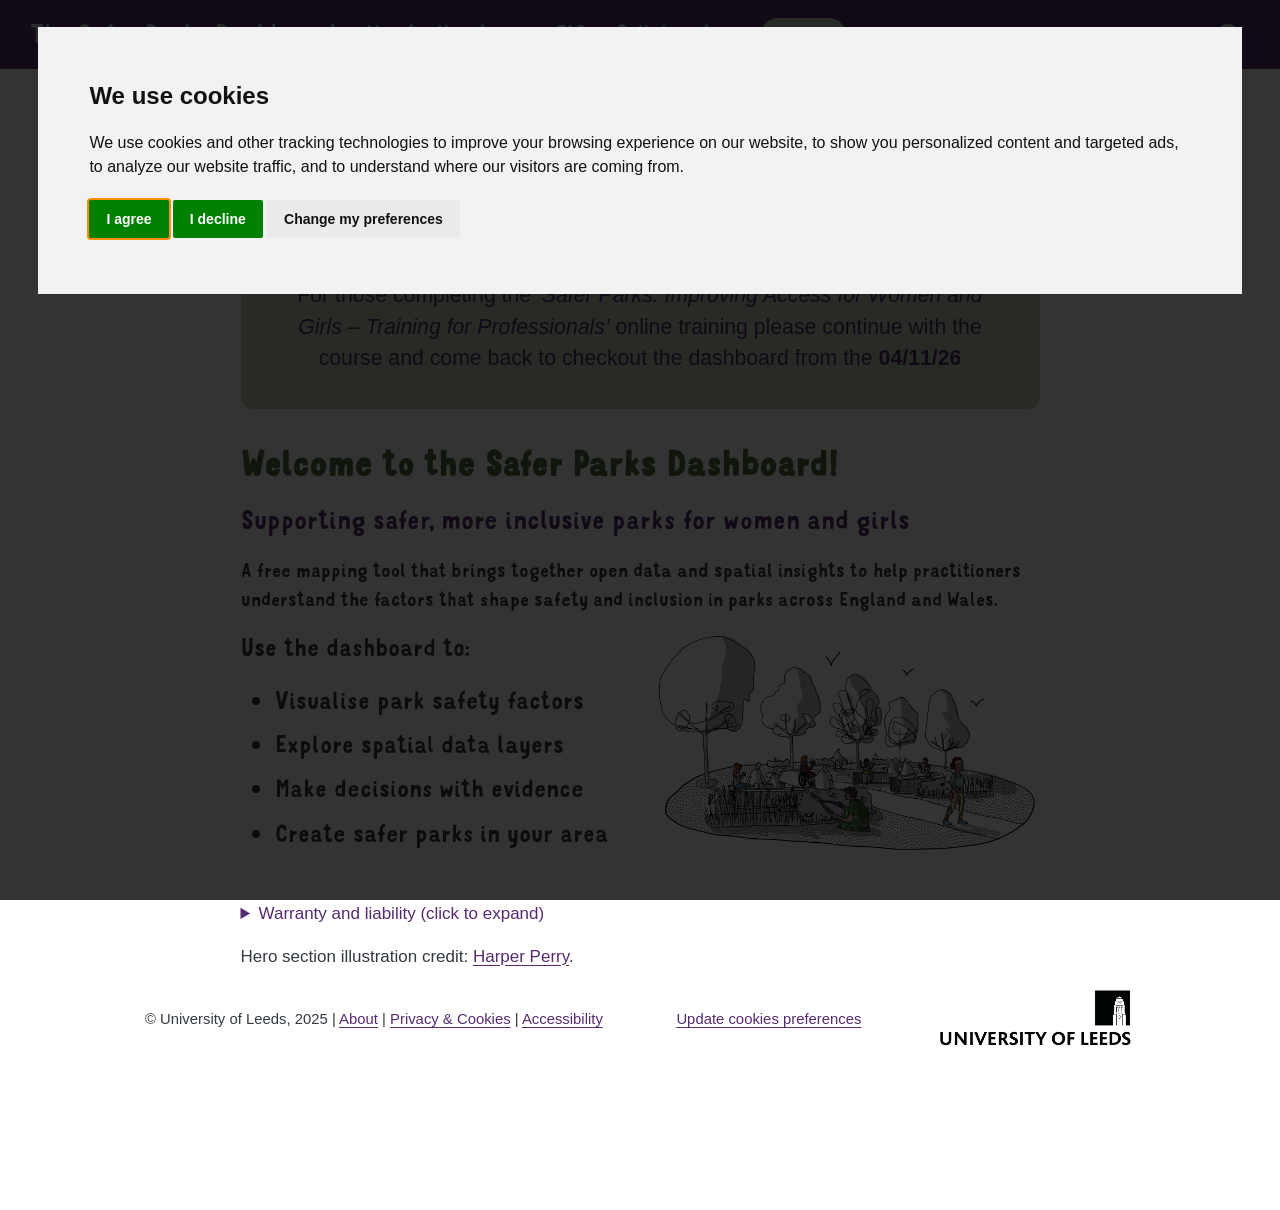
==== commit b2dd82fd: "Built site for gh-pages" ====
--- a/index.html
+++ b/index.html
@@ -37,6 +37,8 @@
 <script src="site_libs/quarto-search/quarto-search.js"></script>
 <meta name="quarto:offset" content="./">
 <link href="./assets/icon-parks4.svg" rel="icon" type="image/svg+xml">
+<script src="site_libs/cookie-consent/cookie-consent.js"></script>
+<link href="site_libs/cookie-consent/cookie-consent.css" rel="stylesheet">
 <script src="site_libs/quarto-html/quarto.js" type="module"></script>
 <script src="site_libs/quarto-html/tabsets/tabsets.js" type="module"></script>
 <script src="site_libs/quarto-html/popper.min.js"></script>
@@ -46,7 +48,7 @@
 <link href="site_libs/quarto-html/quarto-syntax-highlighting-bf27225e3a48a9273f3daa8f8e829971.css" rel="stylesheet" id="quarto-text-highlighting-styles">
 <script src="site_libs/bootstrap/bootstrap.min.js"></script>
 <link href="site_libs/bootstrap/bootstrap-icons.css" rel="stylesheet">
-<link href="site_libs/bootstrap/bootstrap-07acee6b59dbe641e9e4d2b1cc865e4a.min.css" rel="stylesheet" append-hash="true" id="quarto-bootstrap" data-mode="light">
+<link href="site_libs/bootstrap/bootstrap-f37cabbb62a98dfa70e88f82810121a9.min.css" rel="stylesheet" append-hash="true" id="quarto-bootstrap" data-mode="light">
 <script id="quarto-search-options" type="application/json">{
   "location": "navbar",
   "copy-button": false,
@@ -74,6 +76,34 @@
     "search-label": "Search"
   }
 }</script>
+<script async="" src="https://www.googletagmanager.com/gtag/js?id=G-39QR6T27XH"></script>
+
+<script type="text/plain" cookie-consent="tracking">
+
+window.dataLayer = window.dataLayer || [];
+function gtag(){dataLayer.push(arguments);}
+gtag('js', new Date());
+gtag('config', 'G-39QR6T27XH', { 'anonymize_ip': true});
+</script>
+
+<script type="text/javascript" charset="UTF-8">
+document.addEventListener('DOMContentLoaded', function () {
+cookieconsent.run({
+  "notice_banner_type":"interstitial",
+  "consent_type":"express",
+  "palette":"light",
+  "language":"en",
+  "page_load_consent_levels":["strictly-necessary"],
+  "notice_banner_reject_button_hide":false,
+  "preferences_center_close_button_hide":false,
+  "website_name":"",
+"website_privacy_policy_url":"https://murphyqm.github.io/Safer-Parks.github.io/privacy.html"
+  ,
+"language":"en"
+  });
+});
+</script> 
+  
 
 
 </head>
@@ -112,8 +142,8 @@
 <span class="menu-text">Collaborators</span></a>
   </li>  
   <li class="nav-item">
-    <a class="nav-link" href="./launch.html"> 
-<span class="menu-text">Launch</span></a>
+    <a class="nav-link" href="./How_to_cite.html"> 
+<span class="menu-text">Cite us</span></a>
   </li>  
 </ul>
           </div> <!-- /navcollapse -->
@@ -138,18 +168,15 @@
 <p>We are launching the Safer Parks Dashboard across England and Wales on the <strong>4th of November 2026</strong>.</p>
 <p>Attend one of our <a href="./events.html"><em>Meet the Developers</em> sessions</a> to find out more.</p>
 <p>For those completing the <em>’Safer Parks: Improving Access for Women and Girls – Training for Professionals’</em> online training please continue with the course and come back to checkout the dashboard from the <strong>04/11/26</strong></p>
-<!-- <details>
-  <summary style="color: #572B6F !important;">Warranty and liability (click to expand)</summary>
-  The software is provided "as is", without warranty of any kind, express or implied, including but not limited to the warranties of merchantability, fitness for a particular purpose and noninfringement. In no event shall the authors or copyright holders be liable for any claim, damages or other liability, whether in an action of contract, tort or otherwise, arising from, out of or in connection with the software or the use or other dealings in the software.
-</details> -->
 </div>
 <section id="welcome-to-the-safer-parks-dashboard" class="level1">
 <h1>Welcome to the Safer Parks Dashboard!</h1>
 <p><span class="emphasis">Supporting safer, more inclusive parks for women and girls</span></p>
+<p><span class="emphasis3">A free mapping tool that brings together open data and spatial insights to help practitioners understand the factors that shape safety and inclusion in parks across England and Wales.</span></p>
 <div class="grid">
 <div class="g-col-12 g-col-md-6 align-items-center">
-<p><br></p>
 <div class="larger-bullets">
+<p>Use the dashboard to:</p>
 <ul>
 <li>Visualise park safety factors</li>
 <li>Explore spatial data layers</li>
@@ -166,39 +193,26 @@
 </div>
 </div>
 </div>
-<div class="d-flex justify-content-center">
-<p><a href="./launch.html" class="btn btn-primary btn-lg rounded-pill">Launch the dashboard</a></p>
-</div>
+<!-- ::::{.d-flex .justify-content-center}
+[Register to access the dashboard](https://forms.cloud.microsoft/Pages/ResponsePage.aspx?id=qO3qvR3IzkWGPlIypTW3y_21PdTtSidAqW-TSzvWOgxUNzlNSDBOWFBSN1JQM0YzUEhYUDdTOE5TNC4u){.btn .btn-primary .btn-lg .rounded-pill}
+:::: -->
 <!-- <br>
 
-::: {.text-box}
-
-[User testing complete]{.emphasis}
-
-Thank you for taking part in the pilot session; we will be updating the dashboard based on your feedback. The dashboard will be offline as we incorporate these changes and prepare for the launch. If you haven't yet, please leave your feedback below in our user survey!
-
-
-::::{.d-flex .justify-content-center}
-[Report something broken](https://forms.office.com/Pages/ResponsePage.aspx?id=qO3qvR3IzkWGPlIypTW3y7F71Nw9669Pjl45v2S4qgtURTNCQzlWR01UQzNFV0pEVTM2OFlON0RHTS4u){.btn .btn-primary .btn-lg .rounded-pill} [Complete pilot user survey](https://forms.office.com/Pages/ResponsePage.aspx?id=qO3qvR3IzkWGPlIypTW3y3CZNq81K0JPjDKGeEpvxNlUMlY4NlI1OTBLVUtHVFFONkpWRUYxOEVYNi4u){.btn .btn-primary .btn-lg .rounded-pill} 
-::::
-
-
+:::{.text-box2}
+Grounded in the [*Safer Parks: Improving Access to Women and Girls* guidance](https://eprints.whiterose.ac.uk/id/eprint/229530/1/250908_Safer%20Parks_PCPI_Single.pdf), , the dashboard helps practitioners explore visibility, lighting, access points, route popularity, vegetation, park facilities and surrounding communities across parks in England and Wales.
+
+<!-- **[**Launch the dashboard**](https://forms.cloud.microsoft/Pages/ResponsePage.aspx?id=qO3qvR3IzkWGPlIypTW3y_21PdTtSidAqW-TSzvWOgxUNzlNSDBOWFBSN1JQM0YzUEhYUDdTOE5TNC4u) to get started, or visit the [**About**](about.qmd) and [**How to Use**](guide.qmd) pages to learn more.** -->
 <details>
-  <summary style="color: #572B6F !important;">Warranty and liability (click to expand)</summary>
-  The software is provided "as is", without warranty of any kind, express or implied, including but not limited to the warranties of merchantability, fitness for a particular purpose and noninfringement. In no event shall the authors or copyright holders be liable for any claim, damages or other liability, whether in an action of contract, tort or otherwise, arising from, out of or in connection with the software or the use or other dealings in the software.
+<summary style="color: #572B6F !important;">
+Warranty and liability (click to expand)
+</summary>
+The software is provided “as is”, without warranty of any kind, express or implied, including but not limited to the warranties of merchantability, fitness for a particular purpose and noninfringement. In no event shall the authors or copyright holders be liable for any claim, damages or other liability, whether in an action of contract, tort or otherwise, arising from, out of or in connection with the software or the use or other dealings in the software.
 </details>
-
-::: -->
-<p><br></p>
-<div class="text-box2">
-<p>The Safer Parks Dashboard helps local authorities, police forces, and community partners understand the environmental and social factors that shape how safe women and girls feel in parks.</p>
-<p>It brings together open spatial data on the indicators that matter most, including lighting, visibility, entrances and escape routes, crime patterns, footfall, and park facilities.</p>
-<p>Aligned with the <a href="https://eprints.whiterose.ac.uk/id/eprint/229530/1/250908_Safer%20Parks_PCPI_Single.pdf"><em>Safer Parks: Improving Access to Women and Girls</em> guidance</a>, the dashboard provides a clear evidence base to support better design, management, and prevention activity.</p>
-<p>Explore the data to see how this tool can support your work in creating parks that feel welcoming, inclusive, and safe for everyone.</p>
-</div>
+<div class="-->">
 <p>Hero section illustration credit: <a href="www.harperperry.co.uk">Harper Perry</a>.</p>
 
 
+</div>
 </section>
 
 <div class="footer-wrapper column-page">
@@ -613,6 +627,19 @@
   });
   </script>
 </div> <!-- /content -->
+<footer class="footer">
+  <div class="nav-footer">
+    <div class="nav-footer-left">
+      &nbsp;
+    </div>   
+    <div class="nav-footer-center">
+
+</div>
+    <div class="nav-footer-right">
+      &nbsp;
+    </div>
+  </div>
+</footer>
 
 
 
--- a/site_libs/cookie-consent/cookie-consent.css
+++ b/site_libs/cookie-consent/cookie-consent.css
@@ -0,0 +1,4 @@
+div.cookie-consent-footer {
+  font-size: 0.8em;
+  text-decoration: none;
+}
